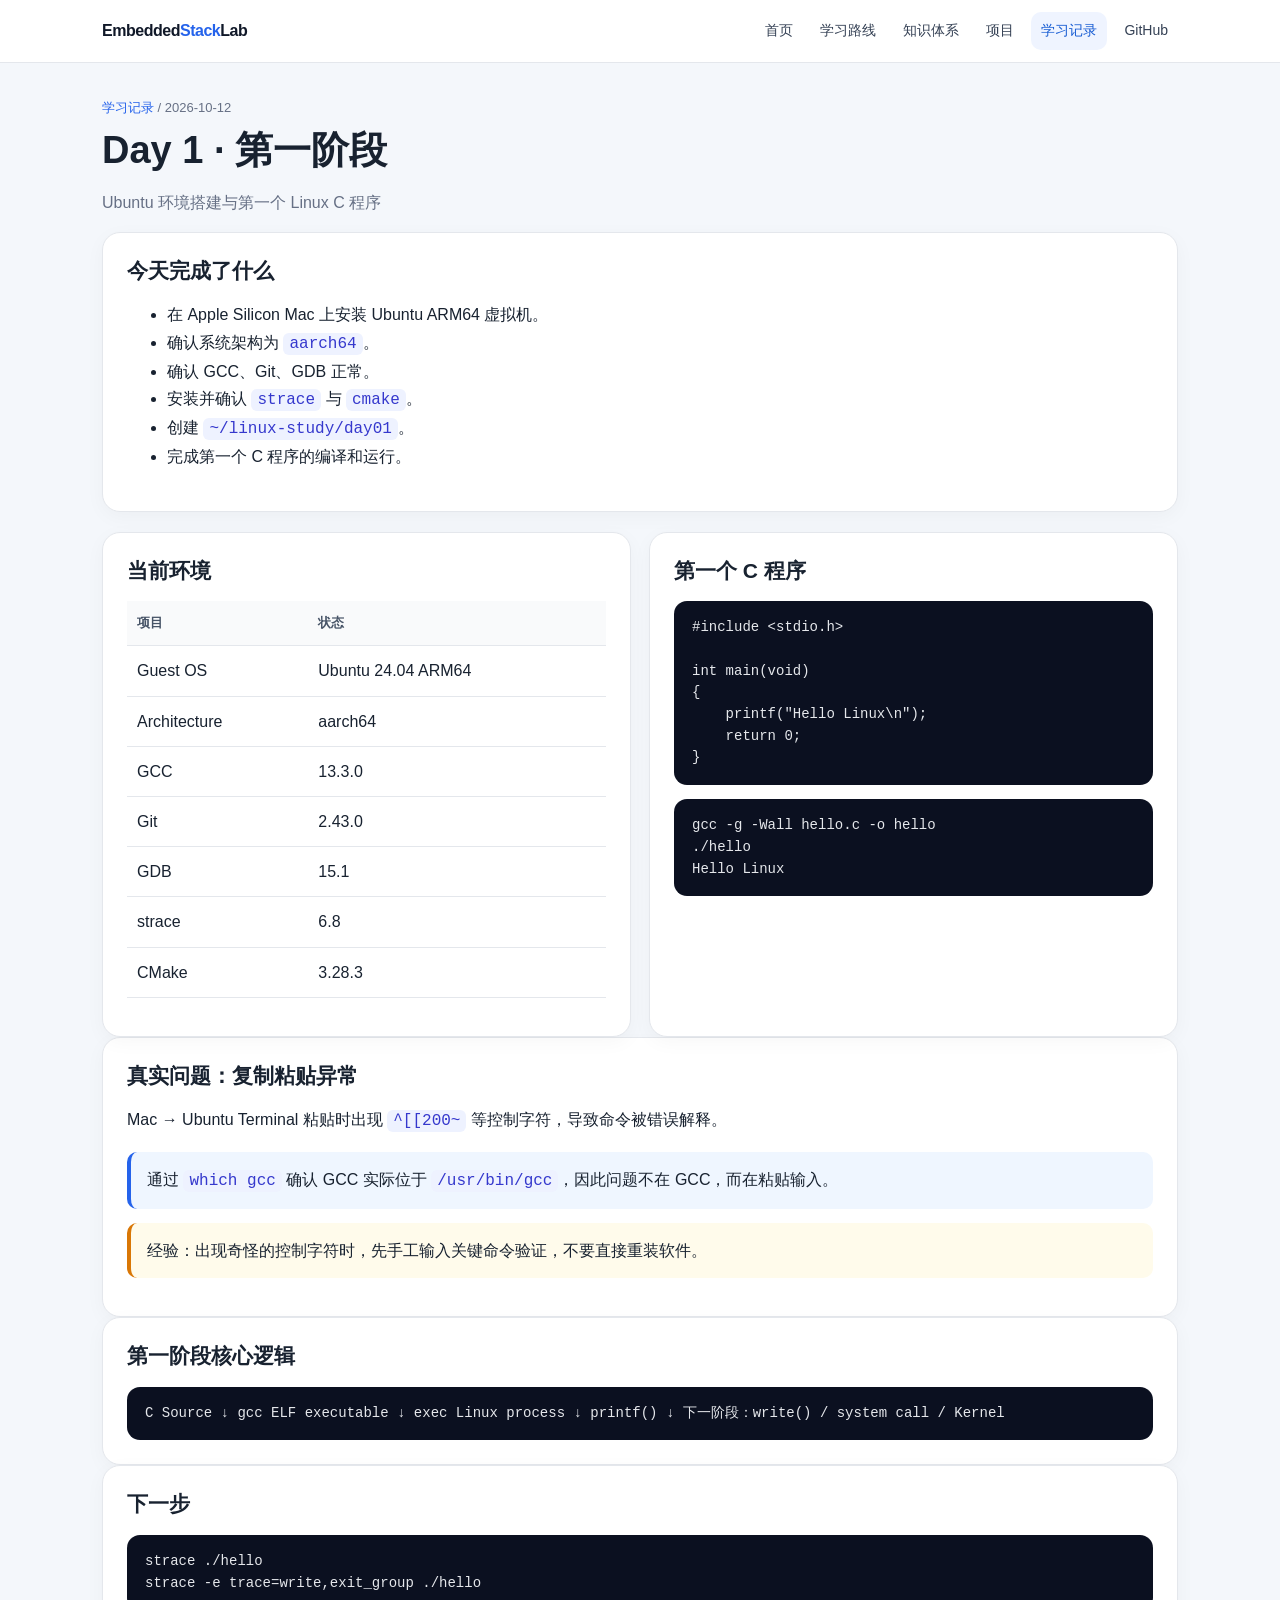
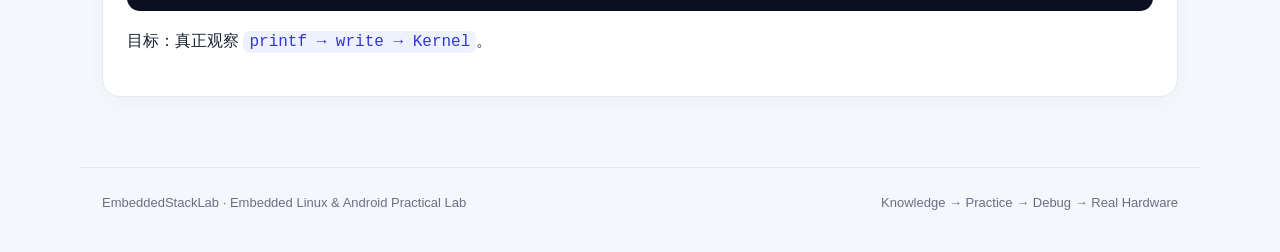
==== notes/day01-phase1.html @ 9ea14a13 "Add Day 01 study page" ====
<!doctype html><html lang="zh-CN"><head><meta charset="utf-8"><meta name="viewport" content="width=device-width,initial-scale=1"><title>Day 1 第一阶段 · EmbeddedStackLab</title><link rel="stylesheet" href="../assets/site.css"></head><body>
<header class="site-header"><nav class="nav">
<a class="brand" href="/EmbeddedStackLab/">Embedded<span>Stack</span>Lab</a>
<div class="nav-links">
<a class="" href="/EmbeddedStackLab/">首页</a>
<a class="" href="/EmbeddedStackLab/roadmap/">学习路线</a>
<a class="" href="/EmbeddedStackLab/knowledge/">知识体系</a>
<a class="" href="/EmbeddedStackLab/projects/">项目</a>
<a class="active" href="/EmbeddedStackLab/notes/">学习记录</a>
<a href="https://github.com/hasirqi/EmbeddedStackLab">GitHub</a>
</div></nav></header><main class="wrap"><div class="breadcrumb"><a href="./">学习记录</a> / 2026-10-12</div><h1 class="page-title">Day 1 · 第一阶段</h1><p class="muted">Ubuntu 环境搭建与第一个 Linux C 程序</p>
<div class="card"><h2>今天完成了什么</h2><ul><li>在 Apple Silicon Mac 上安装 Ubuntu ARM64 虚拟机。</li><li>确认系统架构为 <code>aarch64</code>。</li><li>确认 GCC、Git、GDB 正常。</li><li>安装并确认 <code>strace</code> 与 <code>cmake</code>。</li><li>创建 <code>~/linux-study/day01</code>。</li><li>完成第一个 C 程序的编译和运行。</li></ul></div>
<div class="grid cols-2">
<div class="card"><h2>当前环境</h2><table><tr><th>项目</th><th>状态</th></tr><tr><td>Guest OS</td><td>Ubuntu 24.04 ARM64</td></tr><tr><td>Architecture</td><td>aarch64</td></tr><tr><td>GCC</td><td>13.3.0</td></tr><tr><td>Git</td><td>2.43.0</td></tr><tr><td>GDB</td><td>15.1</td></tr><tr><td>strace</td><td>6.8</td></tr><tr><td>CMake</td><td>3.28.3</td></tr></table></div>
<div class="card"><h2>第一个 C 程序</h2><pre><code>#include &lt;stdio.h&gt;

int main(void)
{
    printf("Hello Linux\n");
    return 0;
}</code></pre><pre><code>gcc -g -Wall hello.c -o hello
./hello
Hello Linux</code></pre></div>
</div>
<div class="card"><h2>真实问题：复制粘贴异常</h2><p>Mac → Ubuntu Terminal 粘贴时出现 <code>^[[200~</code> 等控制字符，导致命令被错误解释。</p><div class="callout">通过 <code>which gcc</code> 确认 GCC 实际位于 <code>/usr/bin/gcc</code>，因此问题不在 GCC，而在粘贴输入。</div><div class="callout warn">经验：出现奇怪的控制字符时，先手工输入关键命令验证，不要直接重装软件。</div></div>
<div class="card"><h2>第一阶段核心逻辑</h2><div class="codeflow">C Source
  ↓ gcc
ELF executable
  ↓ exec
Linux process
  ↓
printf()
  ↓
下一阶段：write() / system call / Kernel</div></div>
<div class="card"><h2>下一步</h2><pre><code>strace ./hello
strace -e trace=write,exit_group ./hello</code></pre><p>目标：真正观察 <code>printf → write → Kernel</code>。</p></div>
</main><footer class="footer"><span>EmbeddedStackLab · Embedded Linux & Android Practical Lab</span><span>Knowledge → Practice → Debug → Real Hardware</span></footer></body></html>
---- assets/site.css ----
:root{
  --bg:#f4f7fb;--surface:#fff;--surface2:#f8fafc;--text:#182230;--muted:#667085;
  --line:#e4e7ec;--brand:#2563eb;--brand2:#0f766e;--dark:#101828;--ok:#067647;
  --warn:#b54708;--shadow:0 10px 35px rgba(16,24,40,.08);--radius:18px
}
*{box-sizing:border-box}html{scroll-behavior:smooth}
body{margin:0;background:var(--bg);color:var(--text);font-family:-apple-system,BlinkMacSystemFont,"Segoe UI","PingFang SC","Hiragino Sans GB","Microsoft YaHei",Arial,sans-serif;line-height:1.7}
a{color:var(--brand);text-decoration:none}a:hover{text-decoration:underline}
.site-header{position:sticky;top:0;z-index:20;background:rgba(255,255,255,.94);backdrop-filter:blur(16px);border-bottom:1px solid var(--line)}
.nav{max-width:1120px;margin:0 auto;padding:12px 22px;display:flex;align-items:center;justify-content:space-between;gap:18px}
.brand{font-weight:850;color:var(--dark);letter-spacing:-.03em}.brand span{color:var(--brand)}
.nav-links{display:flex;gap:7px;flex-wrap:wrap}.nav-links a{color:#344054;padding:7px 10px;border-radius:10px;font-size:14px}
.nav-links a:hover,.nav-links a.active{background:#eff4ff;color:#175cd3;text-decoration:none}
.wrap{max-width:1120px;margin:0 auto;padding:34px 22px 70px}
.hero{border-radius:26px;padding:42px;color:#fff;background:linear-gradient(135deg,#0f172a 0%,#1e3a8a 54%,#0f766e 100%);box-shadow:var(--shadow)}
.hero .eyebrow{font-size:13px;text-transform:uppercase;letter-spacing:.12em;color:#bfdbfe;font-weight:800}
.hero h1{font-size:clamp(34px,5vw,58px);line-height:1.05;margin:10px 0 14px;letter-spacing:-.045em}
.hero p{font-size:18px;color:#dbeafe;max-width:800px;margin:0}
.hero-actions{display:flex;gap:10px;flex-wrap:wrap;margin-top:24px}
.btn{display:inline-block;padding:10px 15px;border-radius:11px;font-weight:750;font-size:14px}
.btn.primary{background:#fff;color:#173ea5}.btn.secondary{background:rgba(255,255,255,.12);color:#fff;border:1px solid rgba(255,255,255,.25)}
.btn:hover{text-decoration:none;transform:translateY(-1px)}
.grid{display:grid;gap:18px;margin-top:20px}.grid.cols-3{grid-template-columns:repeat(3,1fr)}.grid.cols-2{grid-template-columns:repeat(2,1fr)}
.card{background:var(--surface);border:1px solid var(--line);border-radius:var(--radius);padding:24px;box-shadow:0 5px 20px rgba(16,24,40,.035)}
.card h2,.card h3{margin-top:0;line-height:1.3}.card h2{font-size:21px}.card h3{font-size:17px}
.kicker{color:var(--brand);font-size:13px;font-weight:850;text-transform:uppercase;letter-spacing:.08em}
.section-title{margin:38px 0 10px;font-size:27px;letter-spacing:-.02em}
.muted{color:var(--muted)}.small{font-size:13px}
.badge{display:inline-flex;padding:4px 9px;border-radius:999px;background:#eff8ff;color:#175cd3;font-size:12px;font-weight:750}
.badge.ok{background:#ecfdf3;color:var(--ok)}.badge.todo{background:#fff7ed;color:var(--warn)}
.progress{width:100%;height:10px;border-radius:99px;background:#eef2f6;overflow:hidden;margin:12px 0}.progress>span{display:block;height:100%;background:linear-gradient(90deg,#2563eb,#0f766e)}
.goal-list{counter-reset:g;list-style:none;padding:0;margin:0;display:grid;gap:12px}.goal-list li{counter-increment:g;position:relative;padding:15px 16px 15px 54px;background:var(--surface2);border:1px solid var(--line);border-radius:14px}
.goal-list li::before{content:counter(g);position:absolute;left:15px;top:13px;width:27px;height:27px;border-radius:50%;display:grid;place-items:center;background:#dbeafe;color:#1d4ed8;font-weight:800;font-size:13px}
.timeline{display:grid;gap:0}.timeline-item{display:grid;grid-template-columns:100px 1fr;gap:18px;padding:18px 0;border-bottom:1px solid var(--line)}.timeline-item:last-child{border-bottom:0}.timeline-date{font-size:13px;color:var(--muted);font-weight:700}.timeline-item h3{margin:0 0 5px}
.callout{padding:14px 16px;border-left:4px solid var(--brand);background:#eff6ff;border-radius:10px;margin:14px 0}.callout.warn{border-left-color:#d97706;background:#fffbeb}
pre,.codeflow{background:#0b1020;color:#e5e7eb;padding:16px 18px;border-radius:13px;overflow:auto;line-height:1.55;font-size:14px;font-family:"SFMono-Regular",Consolas,"Liberation Mono",monospace}
code{font-family:"SFMono-Regular",Consolas,"Liberation Mono",monospace}:not(pre)>code{background:#eef2ff;color:#3538cd;padding:2px 6px;border-radius:6px}
table{width:100%;border-collapse:collapse;margin:14px 0}th,td{padding:11px 10px;border-bottom:1px solid var(--line);text-align:left;vertical-align:top}th{font-size:13px;color:#475467;background:#f9fafb}
.page-title{margin:0 0 6px;font-size:38px;line-height:1.15}.breadcrumb{font-size:13px;color:var(--muted);margin-bottom:10px}
.list{display:grid;gap:12px}.list a{display:block;background:var(--surface);border:1px solid var(--line);border-radius:14px;padding:16px 18px}.list a:hover{text-decoration:none;border-color:#b2ccff;box-shadow:0 5px 18px rgba(16,24,40,.05)}
.footer{max-width:1120px;margin:0 auto;padding:24px 22px 38px;color:var(--muted);border-top:1px solid var(--line);font-size:13px;display:flex;justify-content:space-between;gap:14px;flex-wrap:wrap}
@media(max-width:820px){.grid.cols-3,.grid.cols-2{grid-template-columns:1fr}.nav{align-items:flex-start;flex-direction:column}.hero{padding:30px 24px}.timeline-item{grid-template-columns:1fr;gap:5px}}
@media print{.site-header,.hero-actions,.footer{display:none}body{background:#fff}.wrap{padding:0}.card,.hero{box-shadow:none}}
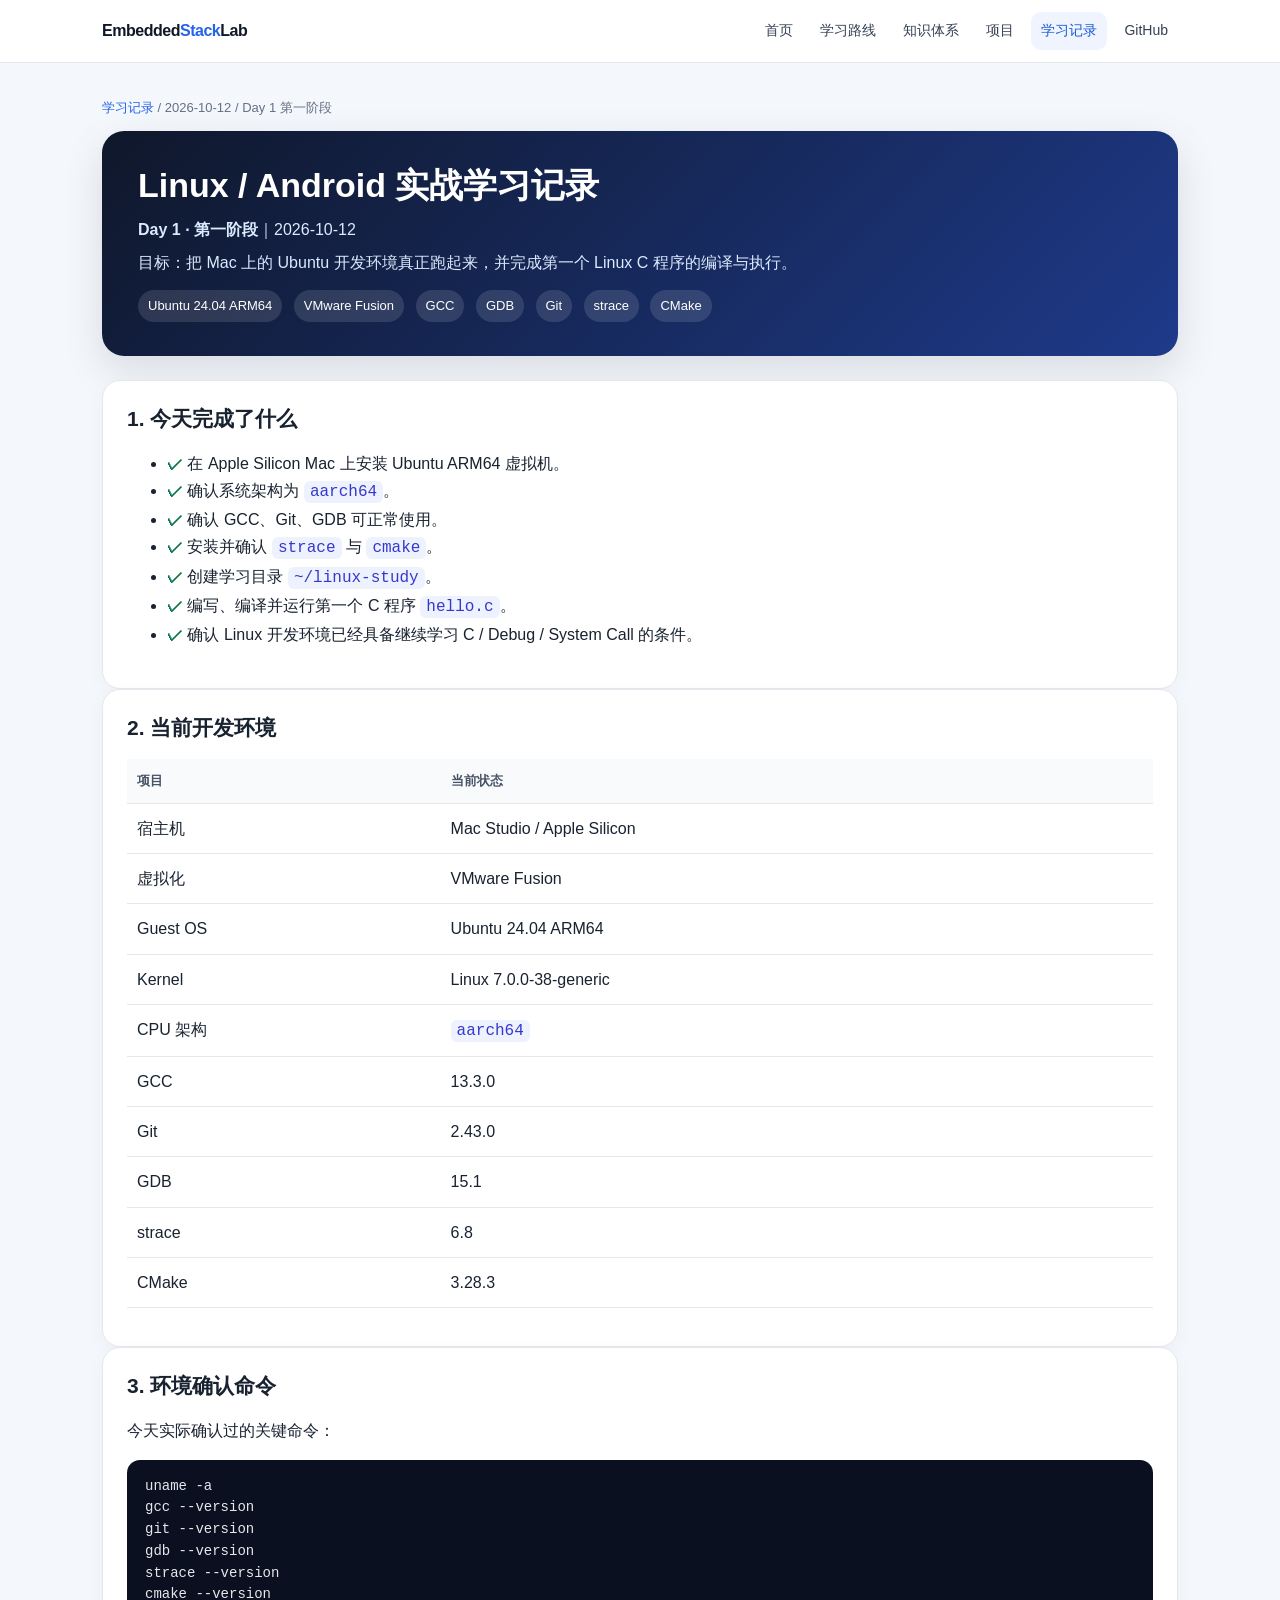
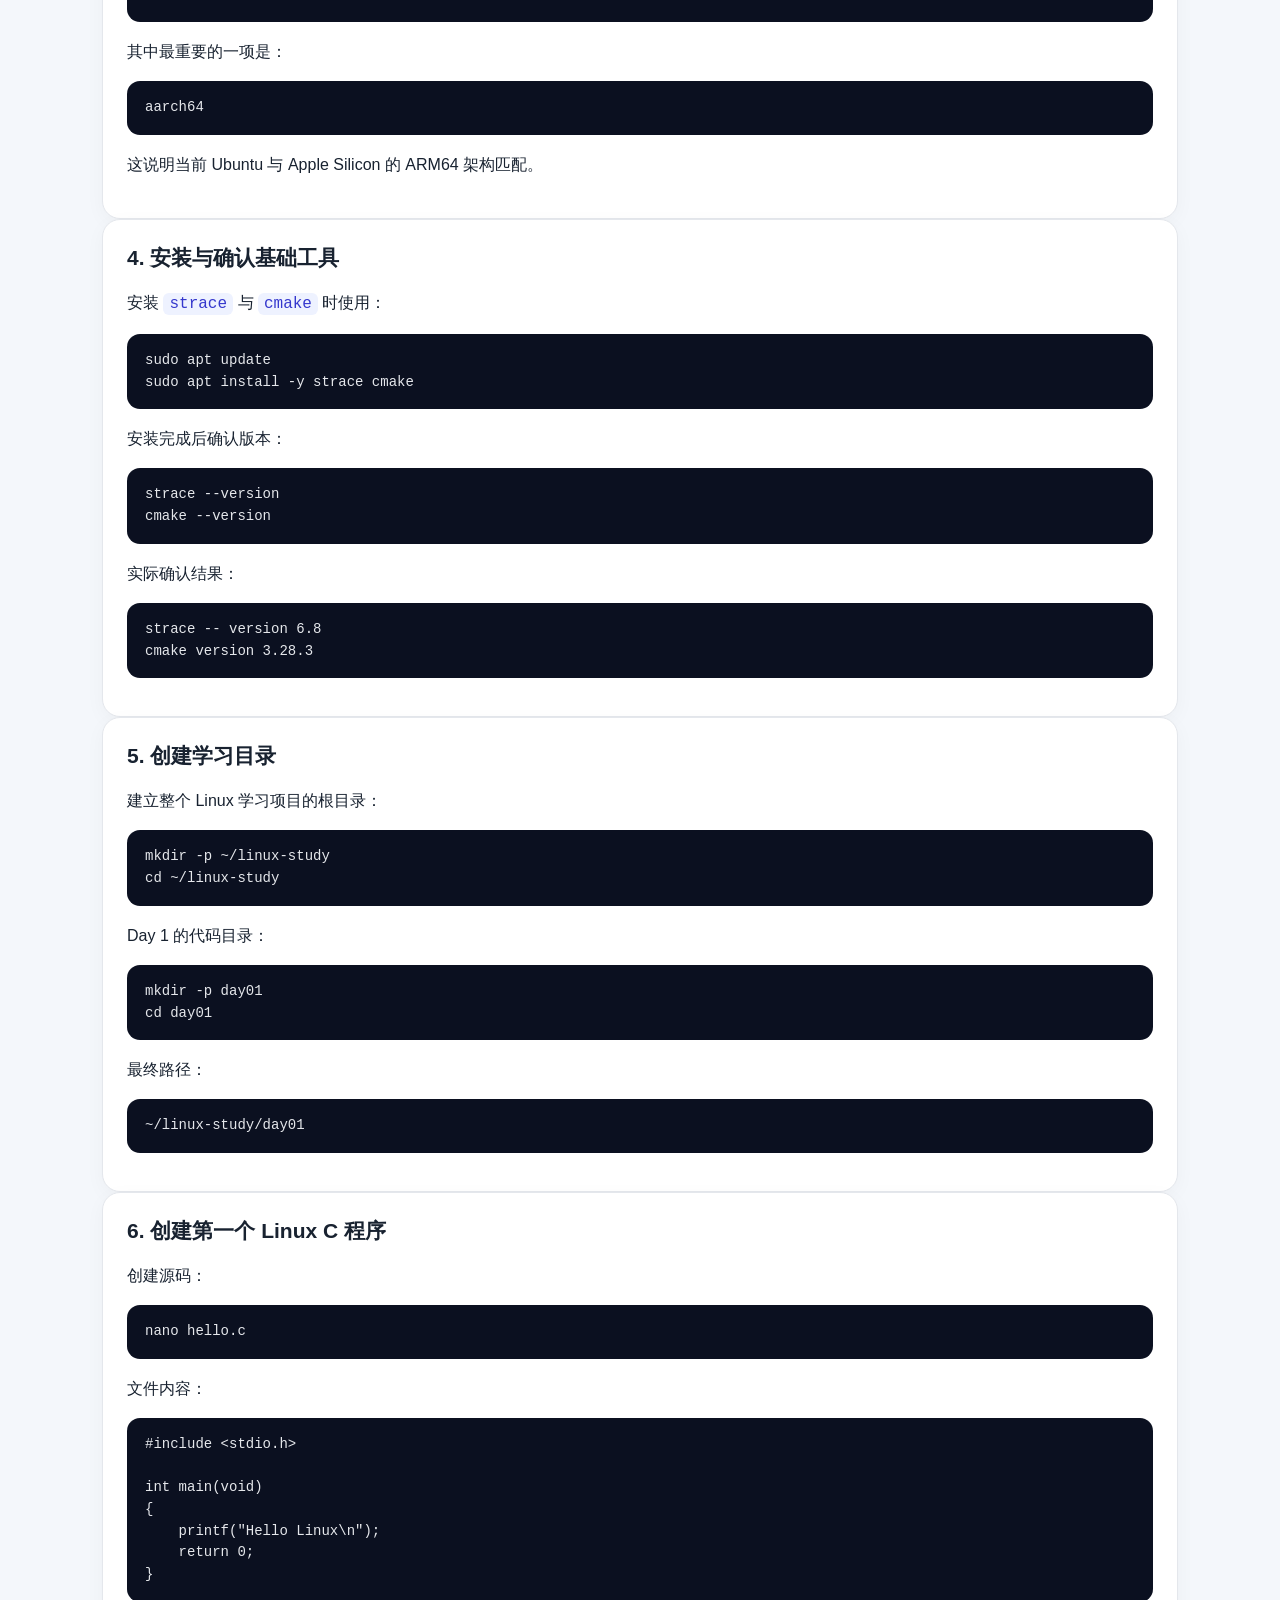
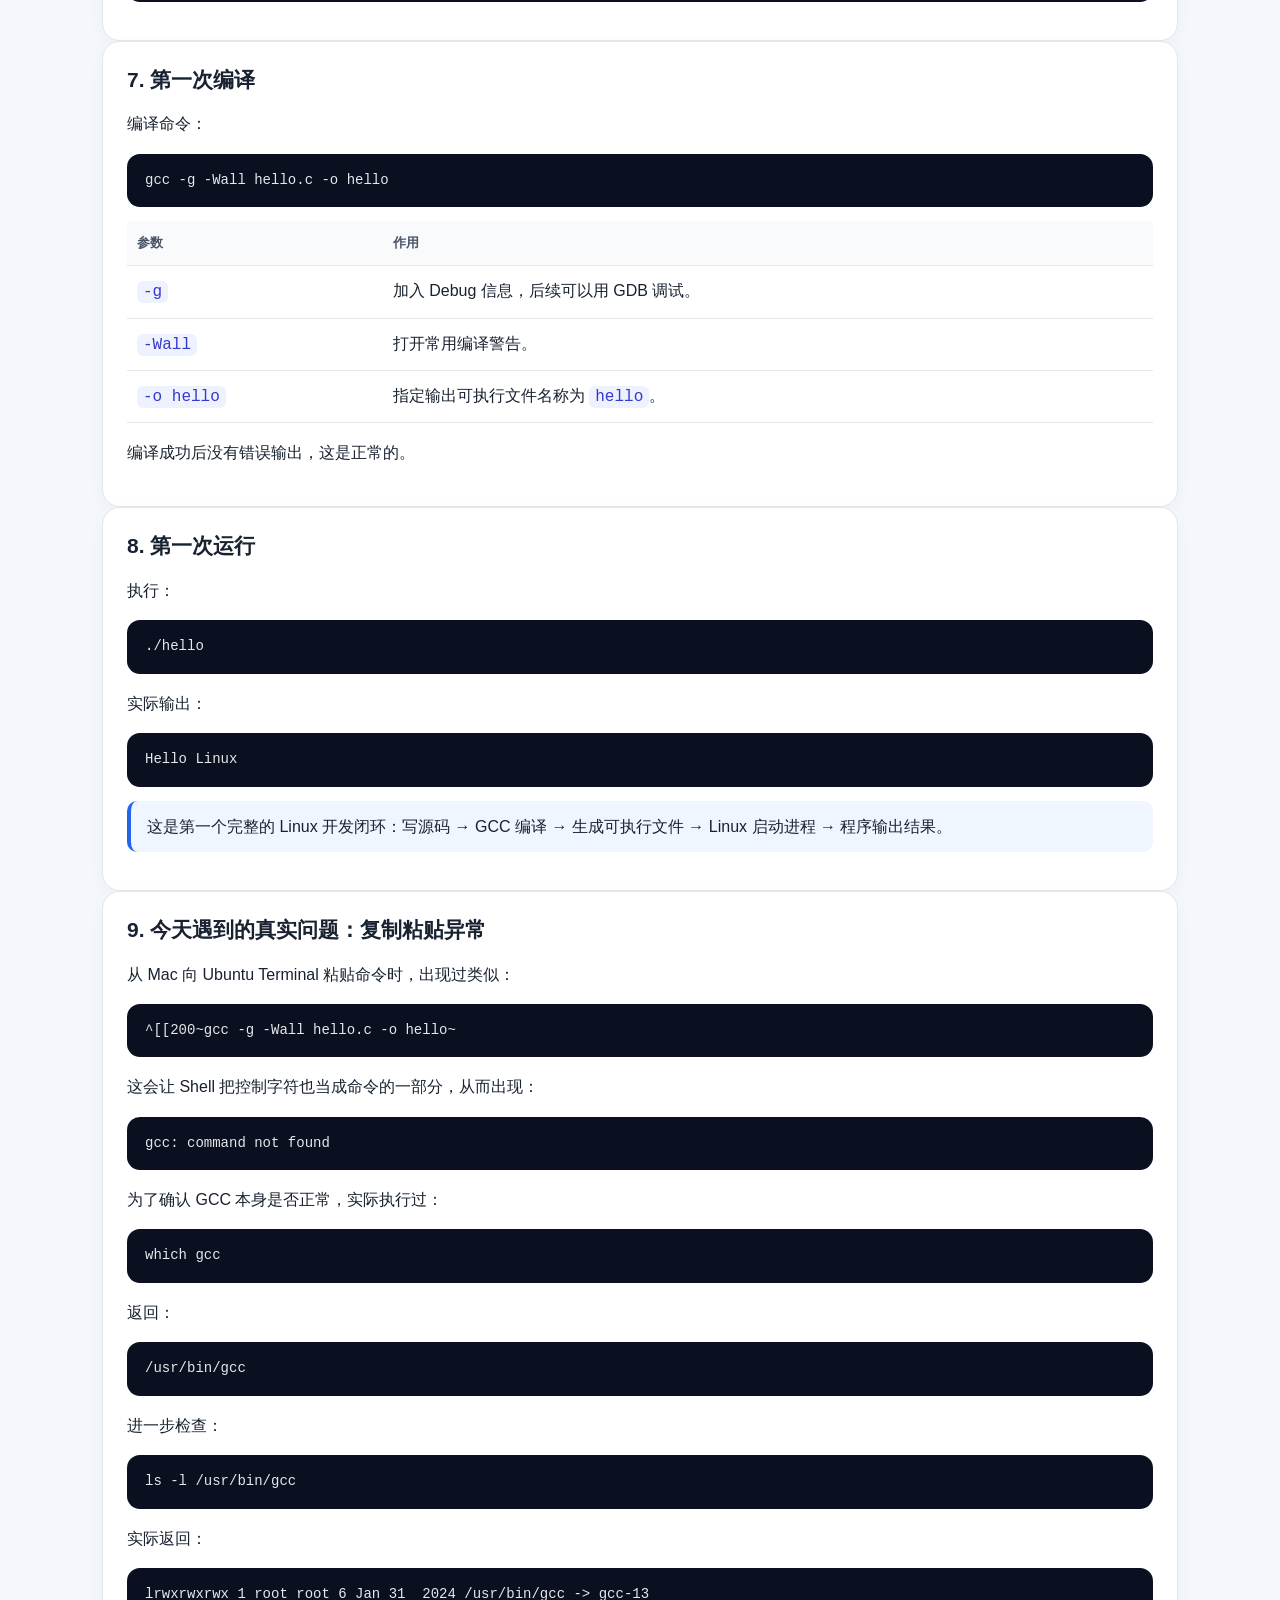
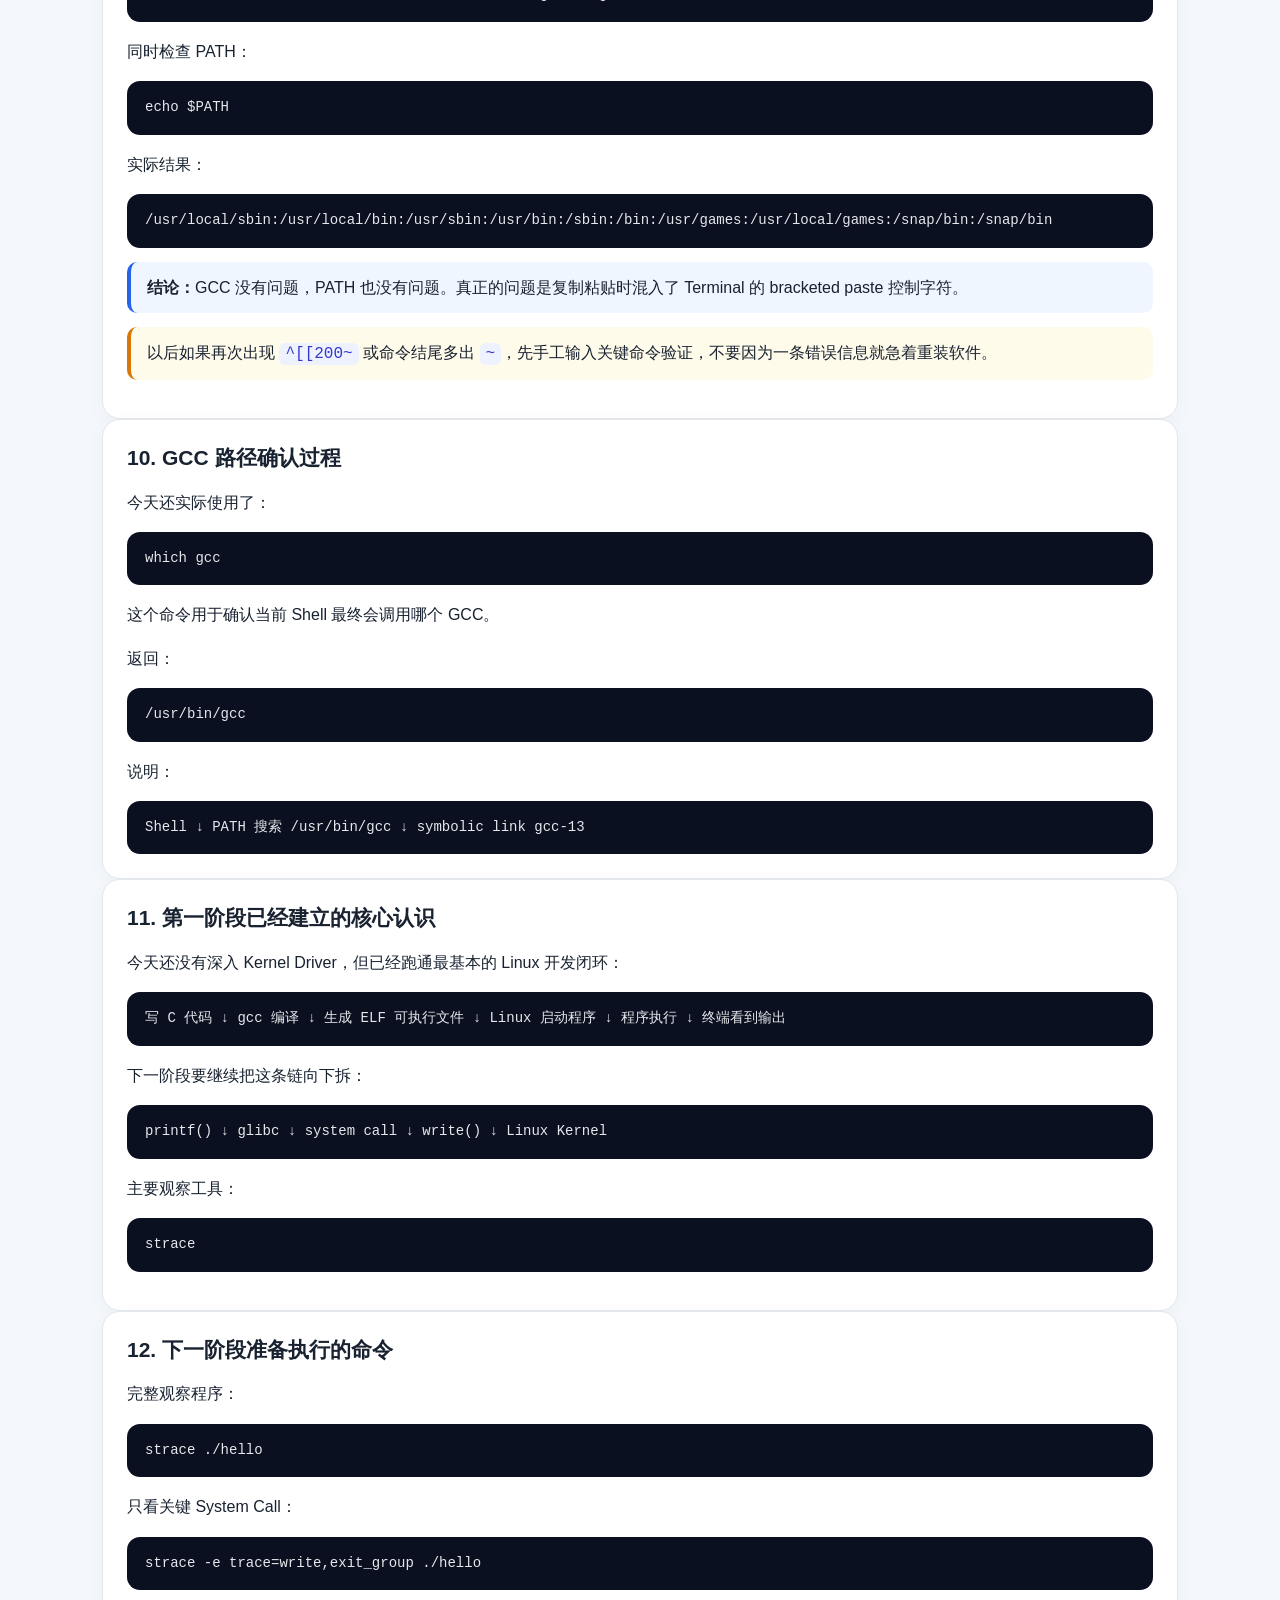
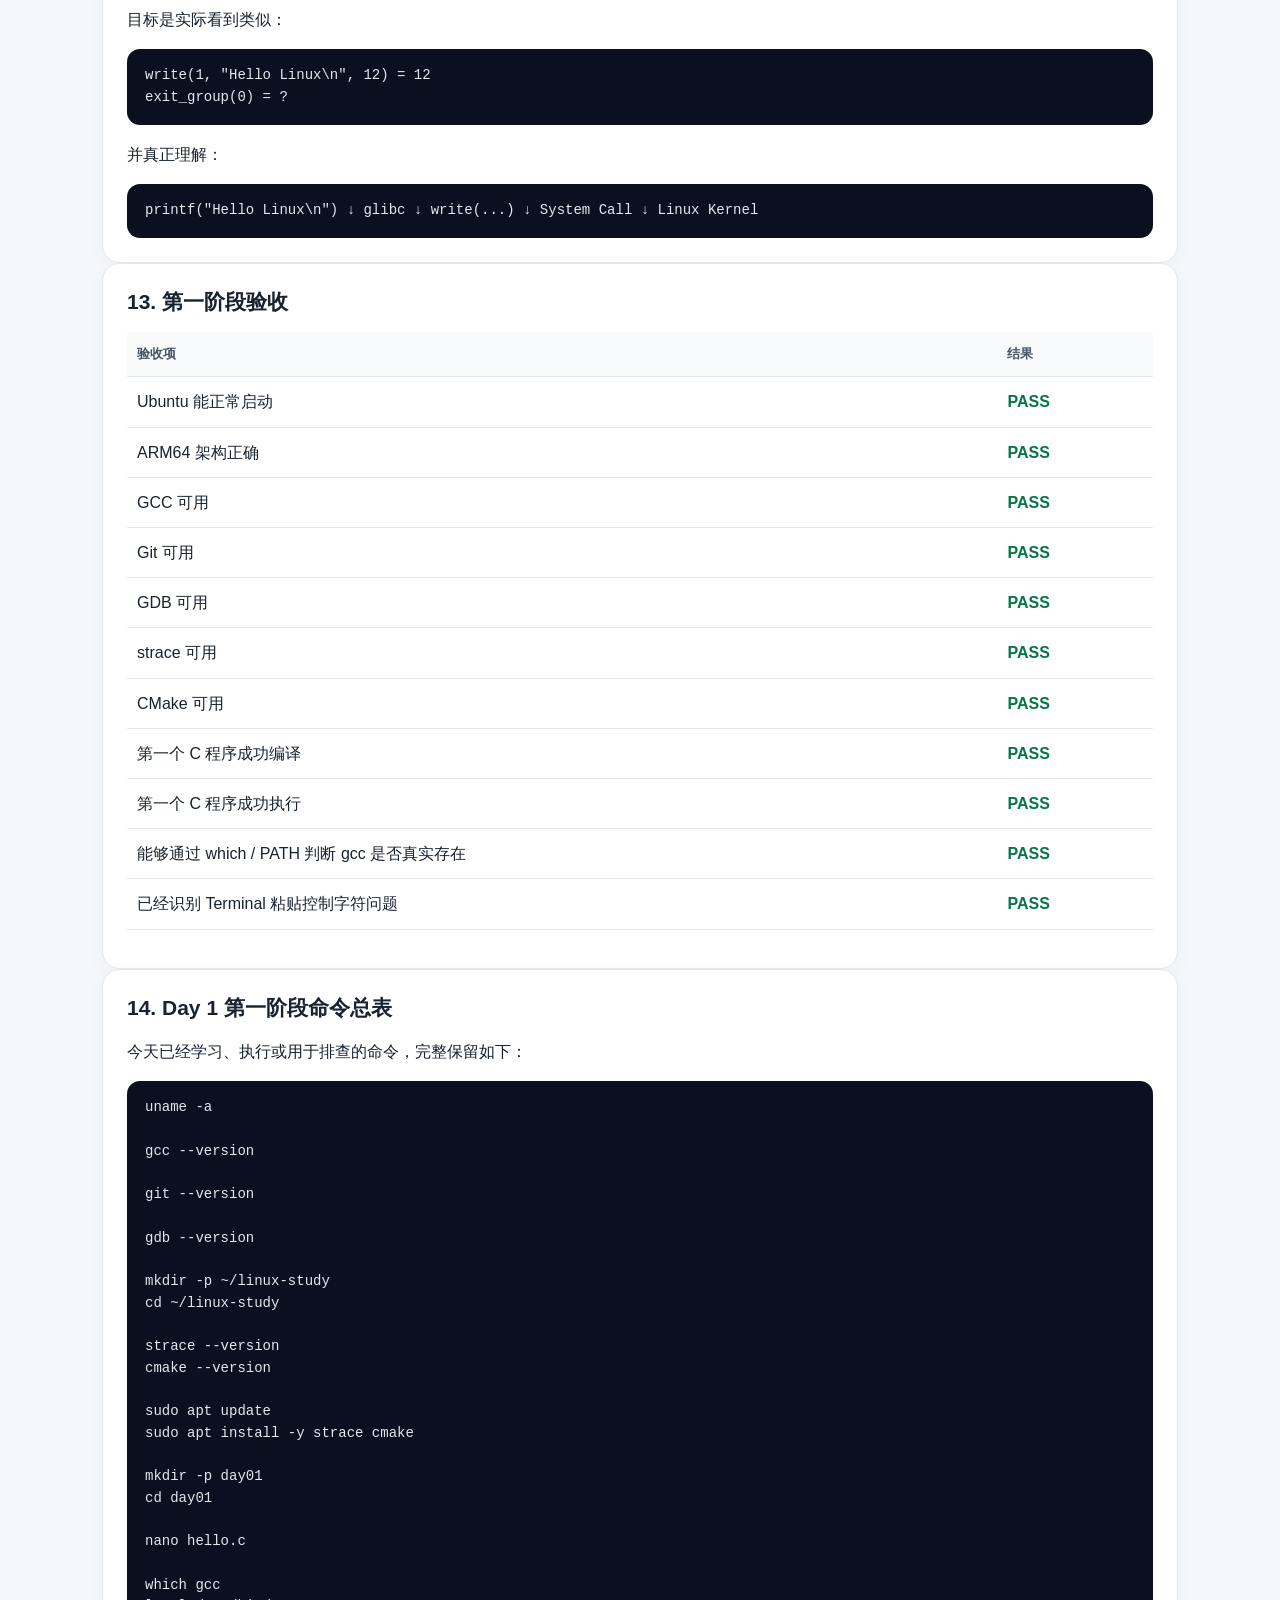
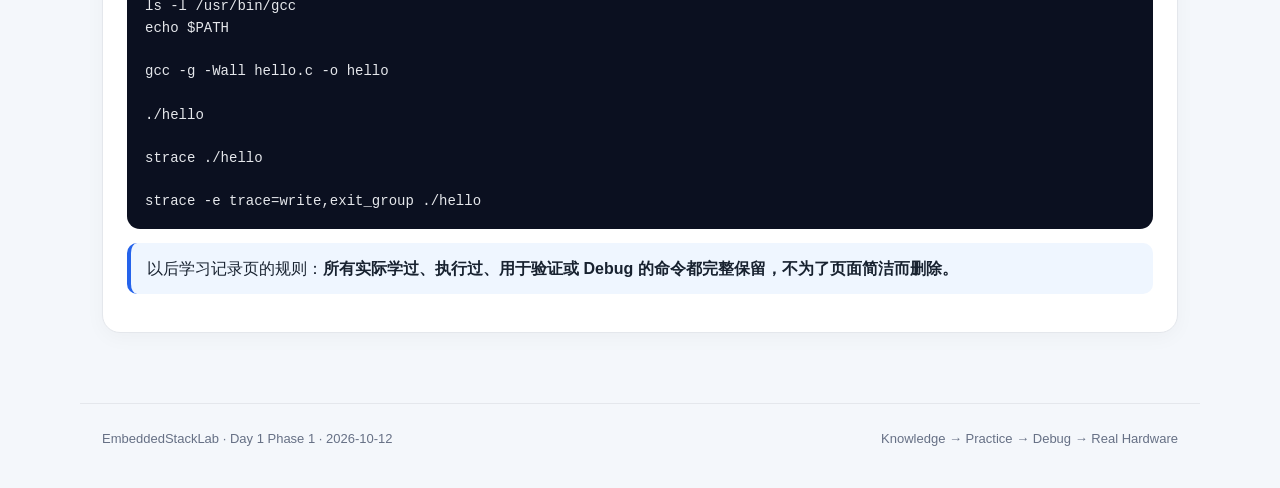
==== commit d97a97b6: "Restore full-detail Day 01 learning notes with complete command history" ====
--- a/notes/day01-phase1.html
+++ b/notes/day01-phase1.html
@@ -1,37 +1,356 @@
-<!doctype html><html lang="zh-CN"><head><meta charset="utf-8"><meta name="viewport" content="width=device-width,initial-scale=1"><title>Day 1 第一阶段 · EmbeddedStackLab</title><link rel="stylesheet" href="../assets/site.css"></head><body>
-<header class="site-header"><nav class="nav">
-<a class="brand" href="/EmbeddedStackLab/">Embedded<span>Stack</span>Lab</a>
-<div class="nav-links">
-<a class="" href="/EmbeddedStackLab/">首页</a>
-<a class="" href="/EmbeddedStackLab/roadmap/">学习路线</a>
-<a class="" href="/EmbeddedStackLab/knowledge/">知识体系</a>
-<a class="" href="/EmbeddedStackLab/projects/">项目</a>
-<a class="active" href="/EmbeddedStackLab/notes/">学习记录</a>
-<a href="https://github.com/hasirqi/EmbeddedStackLab">GitHub</a>
-</div></nav></header><main class="wrap"><div class="breadcrumb"><a href="./">学习记录</a> / 2026-10-12</div><h1 class="page-title">Day 1 · 第一阶段</h1><p class="muted">Ubuntu 环境搭建与第一个 Linux C 程序</p>
-<div class="card"><h2>今天完成了什么</h2><ul><li>在 Apple Silicon Mac 上安装 Ubuntu ARM64 虚拟机。</li><li>确认系统架构为 <code>aarch64</code>。</li><li>确认 GCC、Git、GDB 正常。</li><li>安装并确认 <code>strace</code> 与 <code>cmake</code>。</li><li>创建 <code>~/linux-study/day01</code>。</li><li>完成第一个 C 程序的编译和运行。</li></ul></div>
-<div class="grid cols-2">
-<div class="card"><h2>当前环境</h2><table><tr><th>项目</th><th>状态</th></tr><tr><td>Guest OS</td><td>Ubuntu 24.04 ARM64</td></tr><tr><td>Architecture</td><td>aarch64</td></tr><tr><td>GCC</td><td>13.3.0</td></tr><tr><td>Git</td><td>2.43.0</td></tr><tr><td>GDB</td><td>15.1</td></tr><tr><td>strace</td><td>6.8</td></tr><tr><td>CMake</td><td>3.28.3</td></tr></table></div>
-<div class="card"><h2>第一个 C 程序</h2><pre><code>#include &lt;stdio.h&gt;
+<!doctype html>
+<html lang="zh-CN">
+<head>
+  <meta charset="utf-8" />
+  <meta name="viewport" content="width=device-width, initial-scale=1" />
+  <meta name="description" content="EmbeddedStackLab Day 1 第一阶段：Ubuntu ARM64 环境搭建、Linux 工具链、第一个 C 程序、复制粘贴异常定位与下一阶段 System Call 学习。">
+  <title>Day 1 第一阶段 · EmbeddedStackLab</title>
+  <link rel="stylesheet" href="../assets/site.css">
+  <style>
+    .lesson-hero{
+      background:linear-gradient(135deg,#0f172a,#1e3a8a);
+      color:white;border-radius:22px;padding:34px 36px;margin:12px 0 24px;
+      box-shadow:0 14px 40px rgba(15,23,42,.12)
+    }
+    .lesson-hero h1{margin:0 0 10px;font-size:34px;line-height:1.2}
+    .lesson-hero p{margin:6px 0;color:#dbeafe}
+    .tag{
+      display:inline-block;padding:5px 10px;border-radius:999px;background:rgba(255,255,255,.12);
+      margin-right:7px;margin-top:8px;font-size:13px
+    }
+    .ok{color:#067647;font-weight:700}
+    .warn{
+      border-left:4px solid #d97706;background:#fffbeb;padding:12px 16px;
+      border-radius:10px;margin:14px 0
+    }
+    .note{
+      border-left:4px solid #2563eb;background:#eff6ff;padding:12px 16px;
+      border-radius:10px;margin:14px 0
+    }
+  </style>
+</head>
+<body>
+<header class="site-header">
+  <nav class="nav">
+    <a class="brand" href="/EmbeddedStackLab/">Embedded<span>Stack</span>Lab</a>
+    <div class="nav-links">
+      <a href="/EmbeddedStackLab/">首页</a>
+      <a href="/EmbeddedStackLab/roadmap/">学习路线</a>
+      <a href="/EmbeddedStackLab/knowledge/">知识体系</a>
+      <a href="/EmbeddedStackLab/projects/">项目</a>
+      <a class="active" href="/EmbeddedStackLab/notes/">学习记录</a>
+      <a href="https://github.com/hasirqi/EmbeddedStackLab">GitHub</a>
+    </div>
+  </nav>
+</header>
+
+<main class="wrap">
+  <div class="breadcrumb"><a href="./">学习记录</a> / 2026-10-12 / Day 1 第一阶段</div>
+
+  <div class="lesson-hero">
+    <h1>Linux / Android 实战学习记录</h1>
+    <p><strong>Day 1 · 第一阶段</strong>｜2026-10-12</p>
+    <p>目标：把 Mac 上的 Ubuntu 开发环境真正跑起来，并完成第一个 Linux C 程序的编译与执行。</p>
+    <span class="tag">Ubuntu 24.04 ARM64</span>
+    <span class="tag">VMware Fusion</span>
+    <span class="tag">GCC</span>
+    <span class="tag">GDB</span>
+    <span class="tag">Git</span>
+    <span class="tag">strace</span>
+    <span class="tag">CMake</span>
+  </div>
+
+  <section class="card">
+    <h2>1. 今天完成了什么</h2>
+    <ul>
+      <li><span class="ok">✓</span> 在 Apple Silicon Mac 上安装 Ubuntu ARM64 虚拟机。</li>
+      <li><span class="ok">✓</span> 确认系统架构为 <code>aarch64</code>。</li>
+      <li><span class="ok">✓</span> 确认 GCC、Git、GDB 可正常使用。</li>
+      <li><span class="ok">✓</span> 安装并确认 <code>strace</code> 与 <code>cmake</code>。</li>
+      <li><span class="ok">✓</span> 创建学习目录 <code>~/linux-study</code>。</li>
+      <li><span class="ok">✓</span> 编写、编译并运行第一个 C 程序 <code>hello.c</code>。</li>
+      <li><span class="ok">✓</span> 确认 Linux 开发环境已经具备继续学习 C / Debug / System Call 的条件。</li>
+    </ul>
+  </section>
+
+  <section class="card">
+    <h2>2. 当前开发环境</h2>
+    <table>
+      <tr><th>项目</th><th>当前状态</th></tr>
+      <tr><td>宿主机</td><td>Mac Studio / Apple Silicon</td></tr>
+      <tr><td>虚拟化</td><td>VMware Fusion</td></tr>
+      <tr><td>Guest OS</td><td>Ubuntu 24.04 ARM64</td></tr>
+      <tr><td>Kernel</td><td>Linux 7.0.0-38-generic</td></tr>
+      <tr><td>CPU 架构</td><td><code>aarch64</code></td></tr>
+      <tr><td>GCC</td><td>13.3.0</td></tr>
+      <tr><td>Git</td><td>2.43.0</td></tr>
+      <tr><td>GDB</td><td>15.1</td></tr>
+      <tr><td>strace</td><td>6.8</td></tr>
+      <tr><td>CMake</td><td>3.28.3</td></tr>
+    </table>
+  </section>
+
+  <section class="card">
+    <h2>3. 环境确认命令</h2>
+    <p>今天实际确认过的关键命令：</p>
+    <pre><code>uname -a
+gcc --version
+git --version
+gdb --version
+strace --version
+cmake --version</code></pre>
+
+    <p>其中最重要的一项是：</p>
+    <pre><code>aarch64</code></pre>
+    <p>这说明当前 Ubuntu 与 Apple Silicon 的 ARM64 架构匹配。</p>
+  </section>
+
+  <section class="card">
+    <h2>4. 安装与确认基础工具</h2>
+    <p>安装 <code>strace</code> 与 <code>cmake</code> 时使用：</p>
+    <pre><code>sudo apt update
+sudo apt install -y strace cmake</code></pre>
+
+    <p>安装完成后确认版本：</p>
+    <pre><code>strace --version
+cmake --version</code></pre>
+
+    <p>实际确认结果：</p>
+    <pre><code>strace -- version 6.8
+cmake version 3.28.3</code></pre>
+  </section>
+
+  <section class="card">
+    <h2>5. 创建学习目录</h2>
+    <p>建立整个 Linux 学习项目的根目录：</p>
+    <pre><code>mkdir -p ~/linux-study
+cd ~/linux-study</code></pre>
+
+    <p>Day 1 的代码目录：</p>
+    <pre><code>mkdir -p day01
+cd day01</code></pre>
+
+    <p>最终路径：</p>
+    <pre><code>~/linux-study/day01</code></pre>
+  </section>
+
+  <section class="card">
+    <h2>6. 创建第一个 Linux C 程序</h2>
+    <p>创建源码：</p>
+    <pre><code>nano hello.c</code></pre>
+
+    <p>文件内容：</p>
+    <pre><code>#include &lt;stdio.h&gt;
 
 int main(void)
 {
     printf("Hello Linux\n");
     return 0;
-}</code></pre><pre><code>gcc -g -Wall hello.c -o hello
+}</code></pre>
+  </section>
+
+  <section class="card">
+    <h2>7. 第一次编译</h2>
+    <p>编译命令：</p>
+    <pre><code>gcc -g -Wall hello.c -o hello</code></pre>
+
+    <table>
+      <tr><th>参数</th><th>作用</th></tr>
+      <tr><td><code>-g</code></td><td>加入 Debug 信息，后续可以用 GDB 调试。</td></tr>
+      <tr><td><code>-Wall</code></td><td>打开常用编译警告。</td></tr>
+      <tr><td><code>-o hello</code></td><td>指定输出可执行文件名称为 <code>hello</code>。</td></tr>
+    </table>
+
+    <p>编译成功后没有错误输出，这是正常的。</p>
+  </section>
+
+  <section class="card">
+    <h2>8. 第一次运行</h2>
+    <p>执行：</p>
+    <pre><code>./hello</code></pre>
+
+    <p>实际输出：</p>
+    <pre><code>Hello Linux</code></pre>
+
+    <div class="note">
+      这是第一个完整的 Linux 开发闭环：写源码 → GCC 编译 → 生成可执行文件 → Linux 启动进程 → 程序输出结果。
+    </div>
+  </section>
+
+  <section class="card">
+    <h2>9. 今天遇到的真实问题：复制粘贴异常</h2>
+    <p>从 Mac 向 Ubuntu Terminal 粘贴命令时，出现过类似：</p>
+    <pre><code>^[[200~gcc -g -Wall hello.c -o hello~</code></pre>
+
+    <p>这会让 Shell 把控制字符也当成命令的一部分，从而出现：</p>
+    <pre><code>gcc: command not found</code></pre>
+
+    <p>为了确认 GCC 本身是否正常，实际执行过：</p>
+    <pre><code>which gcc</code></pre>
+
+    <p>返回：</p>
+    <pre><code>/usr/bin/gcc</code></pre>
+
+    <p>进一步检查：</p>
+    <pre><code>ls -l /usr/bin/gcc</code></pre>
+
+    <p>实际返回：</p>
+    <pre><code>lrwxrwxrwx 1 root root 6 Jan 31  2024 /usr/bin/gcc -> gcc-13</code></pre>
+
+    <p>同时检查 PATH：</p>
+    <pre><code>echo $PATH</code></pre>
+
+    <p>实际结果：</p>
+    <pre><code>/usr/local/sbin:/usr/local/bin:/usr/sbin:/usr/bin:/sbin:/bin:/usr/games:/usr/local/games:/snap/bin:/snap/bin</code></pre>
+
+    <div class="note">
+      <strong>结论：</strong>GCC 没有问题，PATH 也没有问题。真正的问题是复制粘贴时混入了 Terminal 的 bracketed paste 控制字符。
+    </div>
+
+    <div class="warn">
+      以后如果再次出现 <code>^[[200~</code> 或命令结尾多出 <code>~</code>，先手工输入关键命令验证，不要因为一条错误信息就急着重装软件。
+    </div>
+  </section>
+
+  <section class="card">
+    <h2>10. GCC 路径确认过程</h2>
+    <p>今天还实际使用了：</p>
+    <pre><code>which gcc</code></pre>
+
+    <p>这个命令用于确认当前 Shell 最终会调用哪个 GCC。</p>
+
+    <p>返回：</p>
+    <pre><code>/usr/bin/gcc</code></pre>
+
+    <p>说明：</p>
+    <div class="codeflow">Shell
+  ↓ PATH 搜索
+/usr/bin/gcc
+  ↓ symbolic link
+gcc-13</div>
+  </section>
+
+  <section class="card">
+    <h2>11. 第一阶段已经建立的核心认识</h2>
+    <p>今天还没有深入 Kernel Driver，但已经跑通最基本的 Linux 开发闭环：</p>
+
+    <div class="codeflow">写 C 代码
+   ↓
+gcc 编译
+   ↓
+生成 ELF 可执行文件
+   ↓
+Linux 启动程序
+   ↓
+程序执行
+   ↓
+终端看到输出</div>
+
+    <p>下一阶段要继续把这条链向下拆：</p>
+
+    <div class="codeflow">printf()
+   ↓
+glibc
+   ↓
+system call
+   ↓
+write()
+   ↓
+Linux Kernel</div>
+
+    <p>主要观察工具：</p>
+    <pre><code>strace</code></pre>
+  </section>
+
+  <section class="card">
+    <h2>12. 下一阶段准备执行的命令</h2>
+    <p>完整观察程序：</p>
+    <pre><code>strace ./hello</code></pre>
+
+    <p>只看关键 System Call：</p>
+    <pre><code>strace -e trace=write,exit_group ./hello</code></pre>
+
+    <p>目标是实际看到类似：</p>
+    <pre><code>write(1, "Hello Linux\n", 12) = 12
+exit_group(0) = ?</code></pre>
+
+    <p>并真正理解：</p>
+
+    <div class="codeflow">printf("Hello Linux\n")
+        ↓
+glibc
+        ↓
+write(...)
+        ↓
+System Call
+        ↓
+Linux Kernel</div>
+  </section>
+
+  <section class="card">
+    <h2>13. 第一阶段验收</h2>
+    <table>
+      <tr><th>验收项</th><th>结果</th></tr>
+      <tr><td>Ubuntu 能正常启动</td><td class="ok">PASS</td></tr>
+      <tr><td>ARM64 架构正确</td><td class="ok">PASS</td></tr>
+      <tr><td>GCC 可用</td><td class="ok">PASS</td></tr>
+      <tr><td>Git 可用</td><td class="ok">PASS</td></tr>
+      <tr><td>GDB 可用</td><td class="ok">PASS</td></tr>
+      <tr><td>strace 可用</td><td class="ok">PASS</td></tr>
+      <tr><td>CMake 可用</td><td class="ok">PASS</td></tr>
+      <tr><td>第一个 C 程序成功编译</td><td class="ok">PASS</td></tr>
+      <tr><td>第一个 C 程序成功执行</td><td class="ok">PASS</td></tr>
+      <tr><td>能够通过 which / PATH 判断 gcc 是否真实存在</td><td class="ok">PASS</td></tr>
+      <tr><td>已经识别 Terminal 粘贴控制字符问题</td><td class="ok">PASS</td></tr>
+    </table>
+  </section>
+
+  <section class="card">
+    <h2>14. Day 1 第一阶段命令总表</h2>
+    <p>今天已经学习、执行或用于排查的命令，完整保留如下：</p>
+    <pre><code>uname -a
+
+gcc --version
+
+git --version
+
+gdb --version
+
+mkdir -p ~/linux-study
+cd ~/linux-study
+
+strace --version
+cmake --version
+
+sudo apt update
+sudo apt install -y strace cmake
+
+mkdir -p day01
+cd day01
+
+nano hello.c
+
+which gcc
+ls -l /usr/bin/gcc
+echo $PATH
+
+gcc -g -Wall hello.c -o hello
+
 ./hello
-Hello Linux</code></pre></div>
-</div>
-<div class="card"><h2>真实问题：复制粘贴异常</h2><p>Mac → Ubuntu Terminal 粘贴时出现 <code>^[[200~</code> 等控制字符，导致命令被错误解释。</p><div class="callout">通过 <code>which gcc</code> 确认 GCC 实际位于 <code>/usr/bin/gcc</code>，因此问题不在 GCC，而在粘贴输入。</div><div class="callout warn">经验：出现奇怪的控制字符时，先手工输入关键命令验证，不要直接重装软件。</div></div>
-<div class="card"><h2>第一阶段核心逻辑</h2><div class="codeflow">C Source
-  ↓ gcc
-ELF executable
-  ↓ exec
-Linux process
-  ↓
-printf()
-  ↓
-下一阶段：write() / system call / Kernel</div></div>
-<div class="card"><h2>下一步</h2><pre><code>strace ./hello
-strace -e trace=write,exit_group ./hello</code></pre><p>目标：真正观察 <code>printf → write → Kernel</code>。</p></div>
-</main><footer class="footer"><span>EmbeddedStackLab · Embedded Linux & Android Practical Lab</span><span>Knowledge → Practice → Debug → Real Hardware</span></footer></body></html>+
+strace ./hello
+
+strace -e trace=write,exit_group ./hello</code></pre>
+
+    <div class="note">
+      以后学习记录页的规则：<strong>所有实际学过、执行过、用于验证或 Debug 的命令都完整保留，不为了页面简洁而删除。</strong>
+    </div>
+  </section>
+</main>
+
+<footer class="footer">
+  <span>EmbeddedStackLab · Day 1 Phase 1 · 2026-10-12</span>
+  <span>Knowledge → Practice → Debug → Real Hardware</span>
+</footer>
+</body>
+</html>
